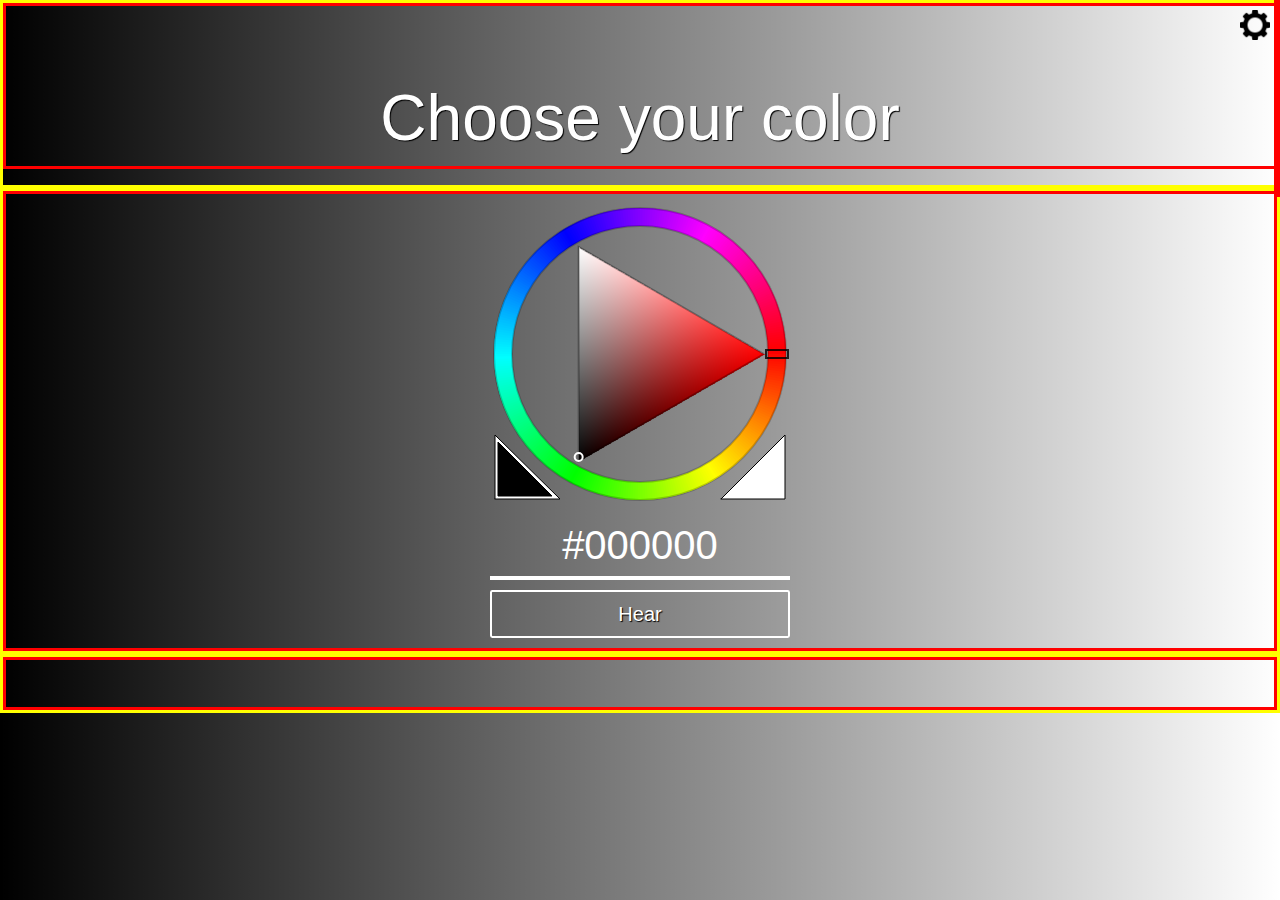
==== index.html @ ccc0e47e "first commit - added almost everything" ====
<!DOCTYPE html>
<html lang="en">
<head>
    <meta charset="UTF-8">
    <meta name="viewport" content="width=device-width, initial-scale=1.0">
    <link rel="icon" href="./data/icon.svg">
    <link rel="stylesheet" href="./css/style.css">
    <script type="module" src="./script/script.js" async></script>
    <title>Hear your Color</title>
</head>
<body>
    <img id="settings-icon" src="./data/settings_icon.png" alt="Settings">
    <div id="settings-menu" class="test-col">
        <section>
            <p id="settings-title">Settings</p>
        </section>
        <section>
            <p>Voice</p>
            <select id="voice-list" class="custom-select custom-select-sm"></select>
        </section>
        <section>
            <p>Volume</p>
            <input type="range" id="volume-range" class="custom-range" min="0" max="10" value="5">
        </section>
    </div>
    <div class="test-row row no-gutters">
        <p id="header-text" class="test-col col-sm auto-color">Choose your color</p>
    </div>
    <div class="test-row row no-gutters justify-content-center">
        <div id="main-menu" class="test-col col">
            <canvas id="picker"></canvas>
            <input id="output-hex-text" class="auto-color"></input>
            <a id="hear-button">Hear</a>
        </div>
    </div>
    <div class="test-row row no-gutters justify-content-center">
        <div class="test-col col">
            <p id="output-name-text"></p>
        </div>
    </div>
    <script>
        if (window.location.protocol == "file:") {
            console.log("Error: Page is loaded from local file system.\n"
             + "Please run the page from a Http\\s server!");
        }
    </script>
</body>
</html>
---- css/style.css ----
@import url("./animations.css");
@import url("./../bootstrap/css/bootstrap.css");

body {
    background: url("./../data/background.png") no-repeat center center fixed,
    linear-gradient(to right, rgba(255,255,255,0), rgba(255,255,255,1));
    background-size: cover;
    -webkit-background-size: cover;
    -moz-background-size: cover;
    -o-background-size: cover;
    position: relative;
}

p, a { 
    font-family:'Roboto',sans-serif;
    text-align: center;
    text-shadow: 1px 1px 1px #000000;
}

#header-text {
    font-size: 5vmax;
    padding: 5% 0 0 0;
}

#main-menu {
    padding: 10px;
}

#settings-menu {
    position: absolute;
    right: 0px;
    background-color: #00000050;
    box-shadow: 0px 10px 13px -7px #000000, 13px 9px 9px 0px rgba(0,0,0,0);
    z-index: 1;
    overflow: hidden;
    width: 0px;
}

#settings-menu *{
    margin: 5px;
    padding: 0 5% 0 5%;
    max-width: 60vmin;
}

#hear-button {
    display: block;
    margin-left: auto;
    margin-right: auto;
    width: 300px;
    padding: 0.35em 1.2em;
    border: 0.1em solid #FFFFFF;
    border-radius: 0.12em;
    font-weight: 300;
    font-size: 20px;
    color: #FFFFFF;
    transition: all 0.2s;
}

#hear-button:hover {
    color:#000000;
    background-color:#FFFFFF;
    cursor: pointer;
}

#picker {
    display: block;
    margin-left: auto;
    margin-right: auto;
}

#output-hex-text {
    font-size: 40px;
    display: block;
    margin-left: auto;
    margin-right: auto;
    width: 300px;
    background-color: transparent;
    border-left: none;
    border-top: none;
    border-right: none;
    border-bottom: 4px solid;
    text-align: center;
    margin-bottom: 10px;
    margin-top: 10px;
}

#output-name-text {
    margin-left: auto; 
    margin-right: auto; 
    padding: 2.5% 0 0 0;
    font-size: 45px;
    font-weight: bold;
    text-shadow: 4px 4px 4px #000000;
    cursor: pointer;
}

#settings-icon {
    height: 50px;
    width: 50px;
    padding: 10px;
    cursor: pointer;
    right: 0;
    z-index: 2;
    position: absolute;
}

#settings-icon:hover {
    opacity: 50%;
}

#settings-title {
    font-size: 25px;
}


@media screen and (max-width: 700px) {
    #settings-menu {
      left: 0px;
      width: auto;
      height: 0px;
      display: block;
      position: relative;
    }

    #settings-menu * {
        display: block;
        margin-left: auto;
        margin-right: auto;
    }
}

/* USE THIS FOR DEBUGING */

.test-row {
    border-width: 3px;
    border-style: solid;
    border-color: yellow;
}


.test-col {
    border-width: 3px;
    border-style: solid;
    border-color: red;
}
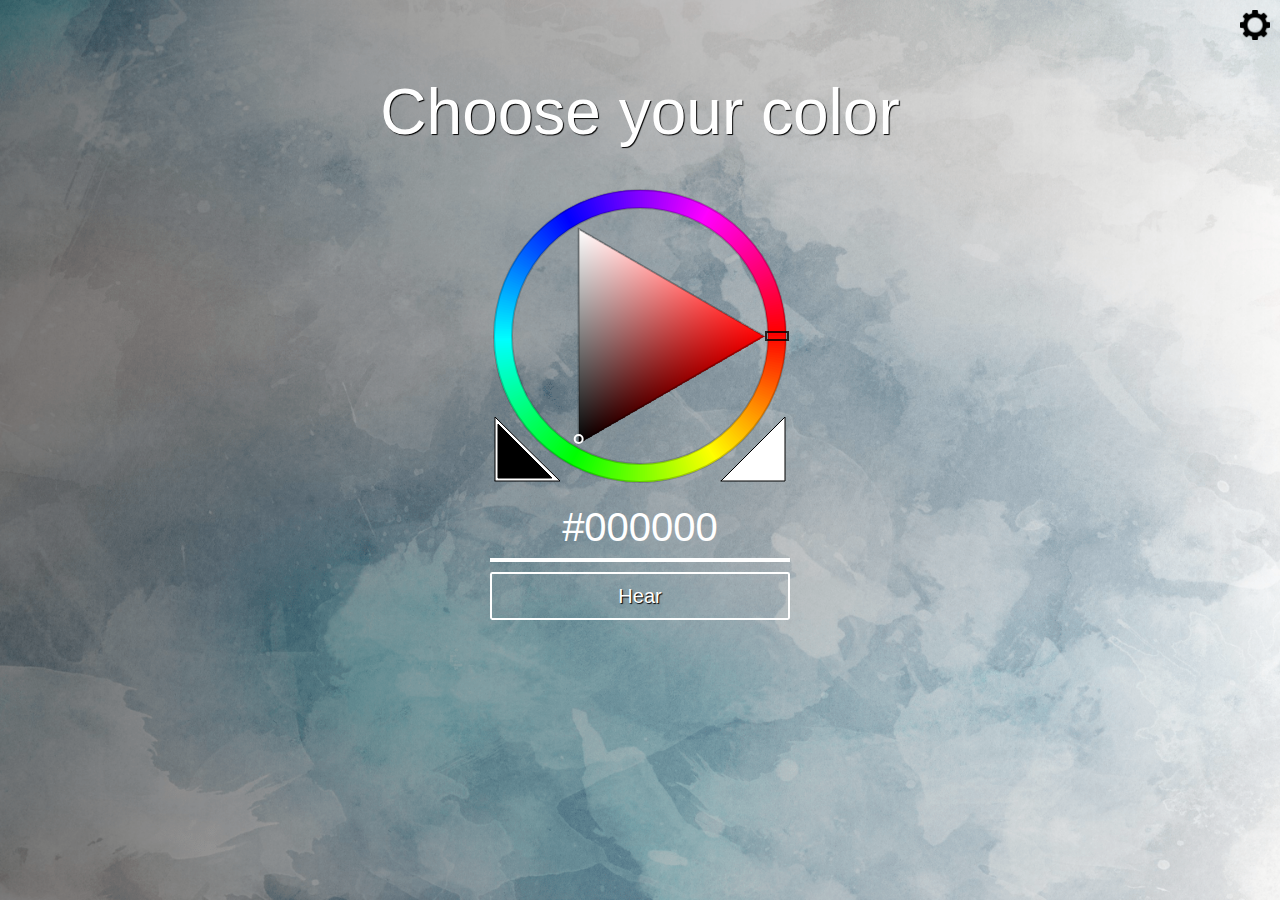
==== commit d223ad43: "added better documentation of the functions" ====
--- a/index.html
+++ b/index.html
@@ -3,13 +3,13 @@
 <head>
     <meta charset="UTF-8">
     <meta name="viewport" content="width=device-width, initial-scale=1.0">
-    <link rel="icon" href="./data/icon.svg">
+    <link rel="icon" href="./data/images/icon.svg">
     <link rel="stylesheet" href="./css/style.css">
     <script type="module" src="./script/script.js" async></script>
     <title>Hear your Color</title>
 </head>
 <body>
-    <img id="settings-icon" src="./data/settings_icon.png" alt="Settings">
+    <img id="settings-icon" alt="Settings">
     <div id="settings-menu" class="test-col">
         <section>
             <p id="settings-title">Settings</p>
@@ -38,11 +38,5 @@
             <p id="output-name-text"></p>
         </div>
     </div>
-    <script>
-        if (window.location.protocol == "file:") {
-            console.log("Error: Page is loaded from local file system.\n"
-             + "Please run the page from a Http\\s server!");
-        }
-    </script>
 </body>
 </html>--- a/css/style.css
+++ b/css/style.css
@@ -2,7 +2,7 @@
 @import url("./../bootstrap/css/bootstrap.css");
 
 body {
-    background: url("./../data/background.png") no-repeat center center fixed,
+    background: url("./../data/images/background.png") no-repeat center center fixed,
     linear-gradient(to right, rgba(255,255,255,0), rgba(255,255,255,1));
     background-size: cover;
     -webkit-background-size: cover;
@@ -95,6 +95,7 @@
 }
 
 #settings-icon {
+    content: url("./../data/images/settings_icon.png");
     height: 50px;
     width: 50px;
     padding: 10px;
@@ -131,7 +132,7 @@
 
 /* USE THIS FOR DEBUGING */
 
-.test-row {
+/* .test-row {
     border-width: 3px;
     border-style: solid;
     border-color: yellow;
@@ -142,4 +143,4 @@
     border-width: 3px;
     border-style: solid;
     border-color: red;
-}+} */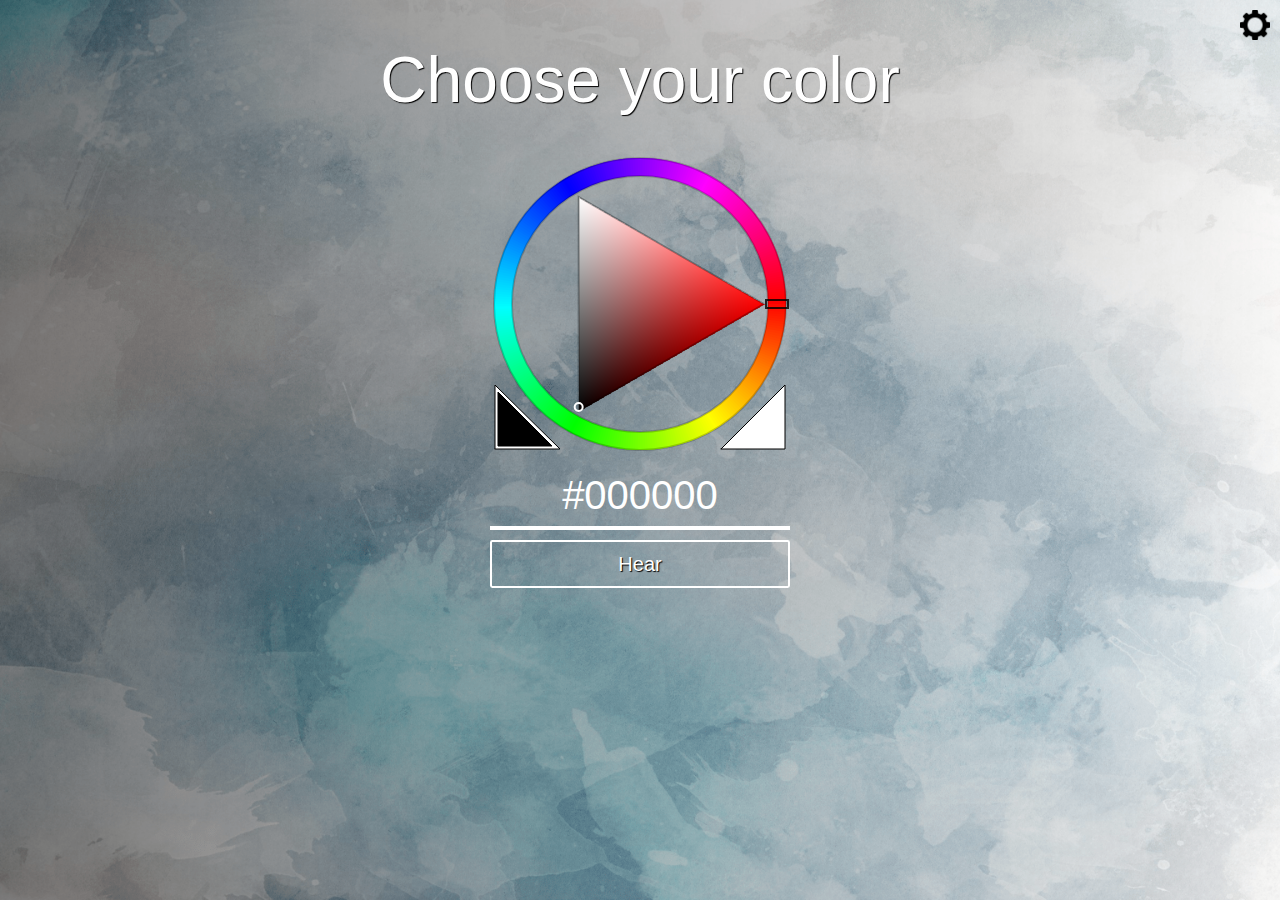
==== commit af099a9d: "optimized" ====
--- a/index.html
+++ b/index.html
@@ -6,37 +6,46 @@
     <link rel="icon" href="./data/images/icon.svg">
     <link rel="stylesheet" href="./css/style.css">
     <script type="module" src="./script/script.js" async></script>
-    <title>Hear your Color</title>
+    <title>Hear that Color</title>
 </head>
 <body>
-    <img id="settings-icon" alt="Settings">
-    <div id="settings-menu" class="test-col">
-        <section>
-            <p id="settings-title">Settings</p>
+    <aside id="settings">
+        <img id="settings-icon" alt="Settings">
+        <div id="settings-menu" class="test-col">
+            <section>
+                <p id="settings-title">Settings</p>
+            </section>
+            <section>
+                <p>Voice</p>
+                <select id="voice-list" class="custom-select custom-select-sm"></select>
+            </section>
+            <section>
+                <p>Volume</p>
+                <input type="range" id="volume-range" class="custom-range" min="0" max="10" value="5">
+            </section>
+        </div>
+    </aside>
+    <header class="row no-gutters test-row">
+        <p id="header-text" class="col-sm auto-color test-col">Choose your color</p>
+    </header>
+    <main id="main-content">
+        <section class="row no-gutters justify-content-center test-row">
+            <div id="main-menu" class="col test-col">
+                <canvas id="picker"></canvas>
+                <input id="output-hex-text" class="auto-color"></input>
+                <a id="hear-button">Hear</a>
+            </div>
         </section>
-        <section>
-            <p>Voice</p>
-            <select id="voice-list" class="custom-select custom-select-sm"></select>
+        <section class="row no-gutters justify-content-center test-row ">
+            <div class="col test-col">
+                <p id="output-name-text"></p>
+            </div>
         </section>
-        <section>
-            <p>Volume</p>
-            <input type="range" id="volume-range" class="custom-range" min="0" max="10" value="5">
+        <section id="" class="row no-gutters justify-content-center test-row">
+            <div class="col">
+
+            </div>
         </section>
-    </div>
-    <div class="test-row row no-gutters">
-        <p id="header-text" class="test-col col-sm auto-color">Choose your color</p>
-    </div>
-    <div class="test-row row no-gutters justify-content-center">
-        <div id="main-menu" class="test-col col">
-            <canvas id="picker"></canvas>
-            <input id="output-hex-text" class="auto-color"></input>
-            <a id="hear-button">Hear</a>
-        </div>
-    </div>
-    <div class="test-row row no-gutters justify-content-center">
-        <div class="test-col col">
-            <p id="output-name-text"></p>
-        </div>
-    </div>
+    </main>
 </body>
 </html>--- a/css/style.css
+++ b/css/style.css
@@ -17,9 +17,21 @@
     text-shadow: 1px 1px 1px #000000;
 }
 
+footer {
+    position: fixed;
+    left: 0;
+    bottom: 0;
+    width: 100%;
+    padding: 10px;
+    background-color: rgba(0, 0, 0, 0.404);
+    color: white;
+    text-align: center;
+    line-height: 1.5;
+}
+
 #header-text {
     font-size: 5vmax;
-    padding: 5% 0 0 0;
+    padding: 2.5% 0 0 0;
 }
 
 #main-menu {
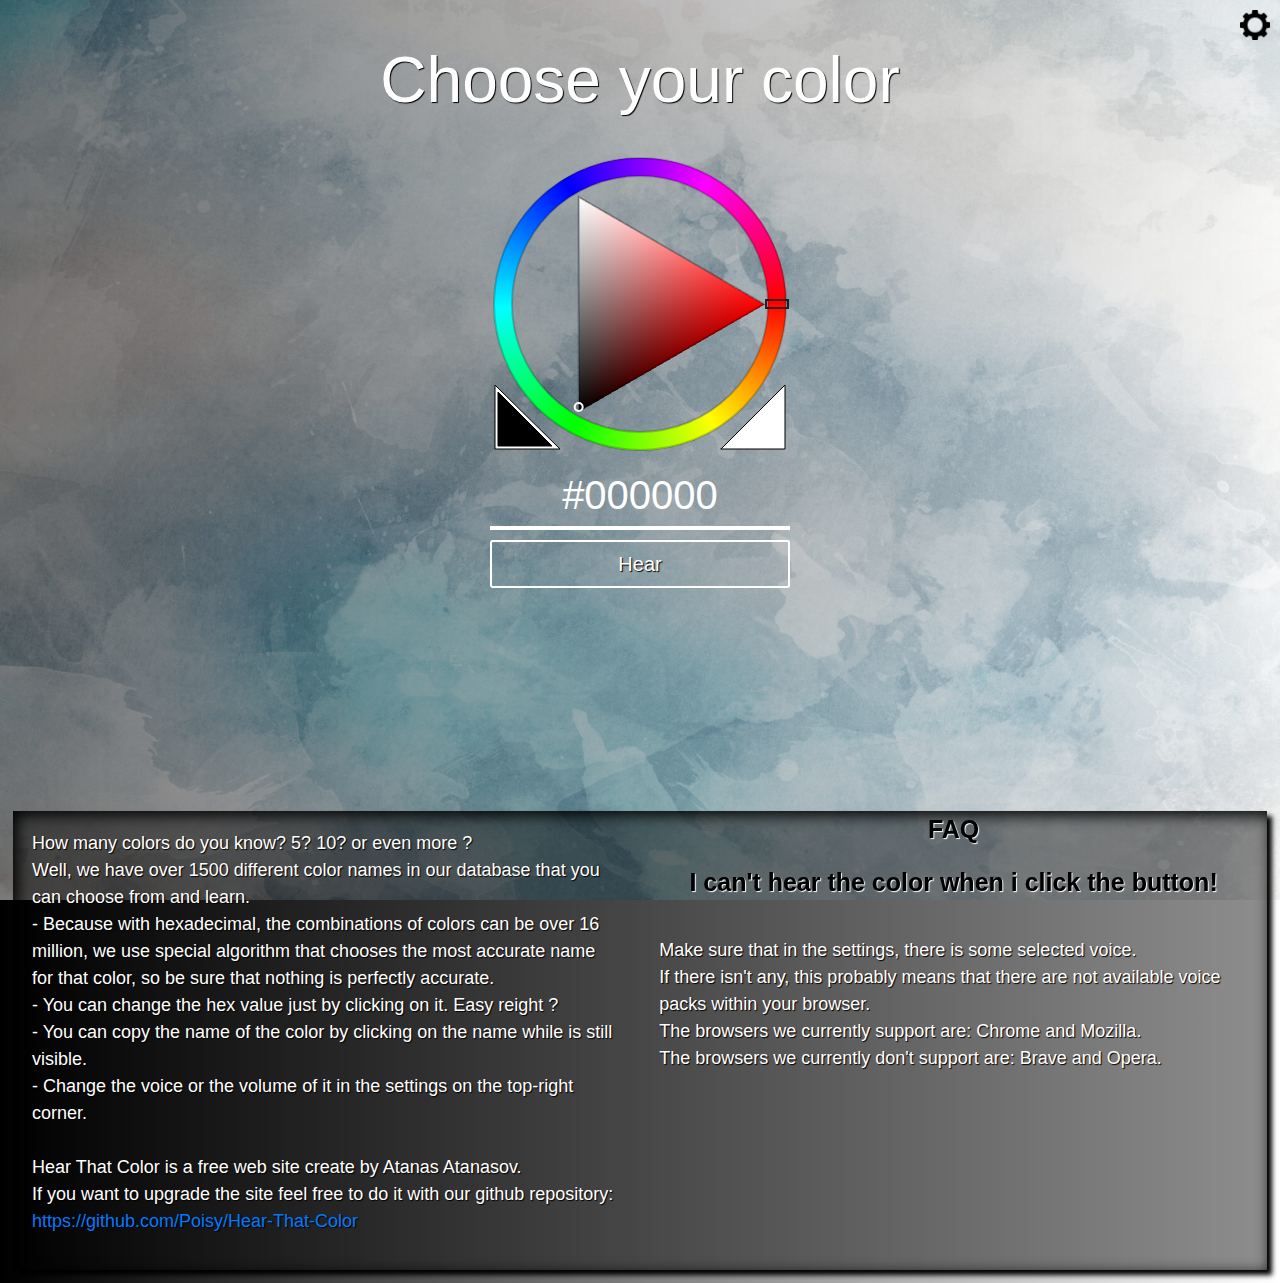
==== commit 05924d10: "added information section" ====
--- a/index.html
+++ b/index.html
@@ -41,9 +41,35 @@
                 <p id="output-name-text"></p>
             </div>
         </section>
-        <section id="" class="row no-gutters justify-content-center test-row">
-            <div class="col">
-
+        <section id="info-menu" class="row no-gutters justify-content-center test-row">
+            <div class="col test-col">
+                <p class="info-text auto-color">
+                    How many colors do you know? 5? 10? or even more ?<br> Well, we have over 1500 different color names
+                    in our database that you can choose from and learn.<br>
+                    - Because with hexadecimal, the combinations of colors can be over 16 million, we use special
+                    algorithm that chooses the most accurate name for that color, so be sure that nothing is perfectly accurate.<br>
+                    - You can change the hex value just by clicking on it. Easy reight ?<br>
+                    - You can copy the name of the color by clicking on the name while is still visible.<br>
+                    - Change the voice or the volume of it in the settings on the top-right corner.
+                    <br><br>
+                    Hear That Color is a free web site create by Atanas Atanasov.<br>
+                    If you want to upgrade the site feel free to do it with our github repository:<br>
+                    <a href="https://github.com/Poisy/Hear-That-Color" target="_blank">https://github.com/Poisy/Hear-That-Color</a>
+                </p>
+            </div>
+            <div id="col-breaker" class="w-100"></div>
+            <div class="col test-col">
+                <p class="info-question auto-color">FAQ</p>
+                <section>
+                    <p class="info-question auto-color">I can't hear the color when i click the button!</p>
+                    <p class="info-text auto-color">
+                        Make sure that in the settings, there is some selected voice.<br>
+                        If there isn't any, this probably means that there are not available voice packs within
+                        your browser.<br>
+                        The browsers we currently support are: Chrome and Mozilla.<br>
+                        The browsers we currently don't support are: Brave and Opera.<br>
+                    </p>
+                </section>
             </div>
         </section>
     </main>
--- a/css/style.css
+++ b/css/style.css
@@ -97,9 +97,8 @@
 }
 
 #output-name-text {
-    margin-left: auto; 
-    margin-right: auto; 
-    padding: 2.5% 0 0 0;
+    height: 100px;
+    margin: 50px;
     font-size: 45px;
     font-weight: bold;
     text-shadow: 4px 4px 4px #000000;
@@ -125,6 +124,28 @@
     font-size: 25px;
 }
 
+#info-menu {
+    background-color: rgba(0, 0, 0, 0.438);
+    box-shadow: 5px 5px 5px 0px #000000, inset 4px 4px 15px 0px #000000, 5px 5px 15px 5px rgba(0,0,0,0);
+    margin: 1vmax;
+}
+
+.info-text {
+    color: #FFFFFF;
+    text-align: start;
+    padding: 1.5vmax;
+    font-size: large;
+}
+
+.info-question {
+    font-size: 25px;
+    font-weight: bold;
+    filter: invert(100%);
+}
+
+#col-breaker {
+    display: none;
+}
 
 @media screen and (max-width: 700px) {
     #settings-menu {
@@ -139,6 +160,10 @@
         display: block;
         margin-left: auto;
         margin-right: auto;
+    }
+
+    #col-breaker {
+        display: inline;
     }
 }
 
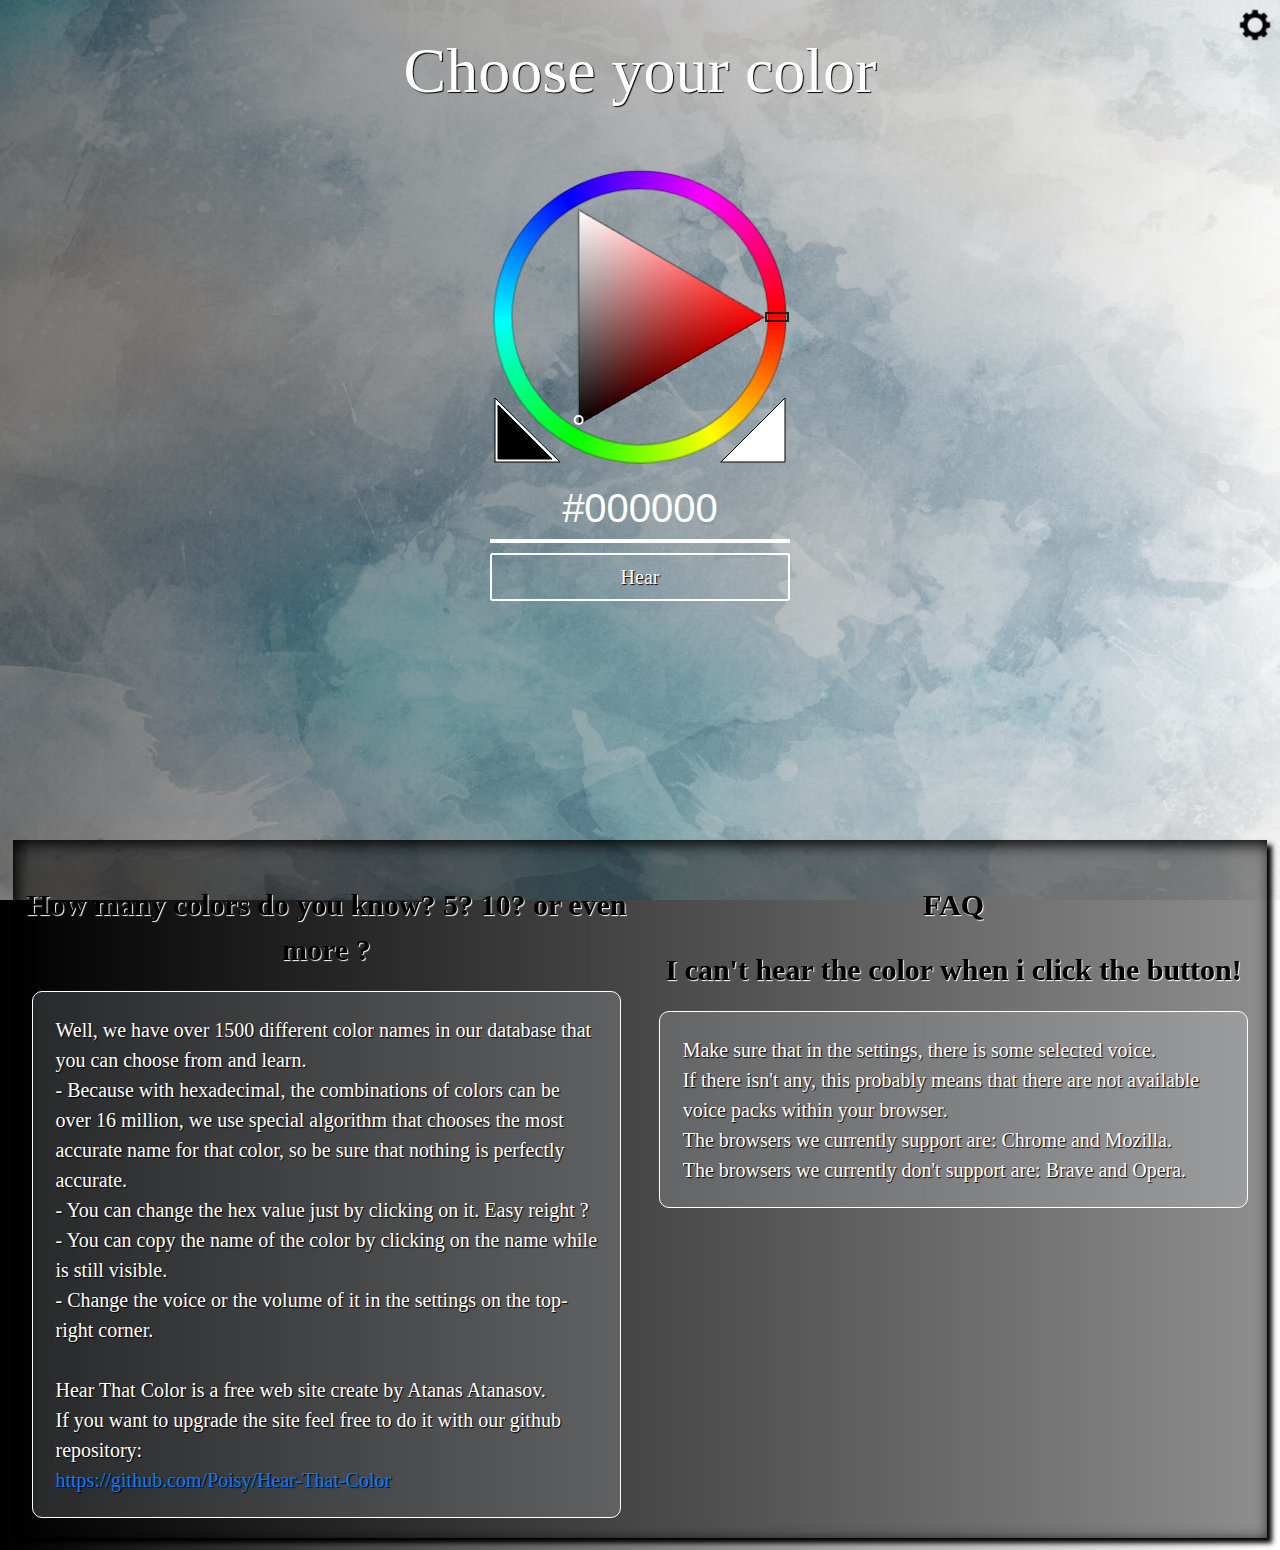
==== commit b0d3443c: "updated information section and styles" ====
--- a/index.html
+++ b/index.html
@@ -33,7 +33,7 @@
             <div id="main-menu" class="col test-col">
                 <canvas id="picker"></canvas>
                 <input id="output-hex-text" class="auto-color"></input>
-                <a id="hear-button">Hear</a>
+                <a id="hear-button" title="Be aware of high volume!">Hear</a>
             </div>
         </section>
         <section class="row no-gutters justify-content-center test-row ">
@@ -43,8 +43,9 @@
         </section>
         <section id="info-menu" class="row no-gutters justify-content-center test-row">
             <div class="col test-col">
+                <p class="info-menu-header auto-color">How many colors do you know? 5? 10? or even more ?</p>
                 <p class="info-text auto-color">
-                    How many colors do you know? 5? 10? or even more ?<br> Well, we have over 1500 different color names
+                    Well, we have over 1500 different color names
                     in our database that you can choose from and learn.<br>
                     - Because with hexadecimal, the combinations of colors can be over 16 million, we use special
                     algorithm that chooses the most accurate name for that color, so be sure that nothing is perfectly accurate.<br>
@@ -59,9 +60,9 @@
             </div>
             <div id="col-breaker" class="w-100"></div>
             <div class="col test-col">
-                <p class="info-question auto-color">FAQ</p>
+                <p class="info-menu-header auto-color">FAQ</p>
                 <section>
-                    <p class="info-question auto-color">I can't hear the color when i click the button!</p>
+                    <p class="info-menu-header auto-color">I can't hear the color when i click the button!</p>
                     <p class="info-text auto-color">
                         Make sure that in the settings, there is some selected voice.<br>
                         If there isn't any, this probably means that there are not available voice packs within
--- a/css/style.css
+++ b/css/style.css
@@ -12,7 +12,7 @@
 }
 
 p, a { 
-    font-family:'Roboto',sans-serif;
+    font-family: "Trebuchet MS";
     text-align: center;
     text-shadow: 1px 1px 1px #000000;
 }
@@ -30,8 +30,8 @@
 }
 
 #header-text {
+    padding: 2.5vmin;
     font-size: 5vmax;
-    padding: 2.5% 0 0 0;
 }
 
 #main-menu {
@@ -39,7 +39,7 @@
 }
 
 #settings-menu {
-    position: absolute;
+    position: fixed;
     right: 0px;
     background-color: #00000050;
     box-shadow: 0px 10px 13px -7px #000000, 13px 9px 9px 0px rgba(0,0,0,0);
@@ -96,13 +96,18 @@
     margin-top: 10px;
 }
 
+#output-hex-text:hover {
+    opacity: 75%;
+}
+
 #output-name-text {
-    height: 100px;
-    margin: 50px;
+    height: 200px;
     font-size: 45px;
     font-weight: bold;
     text-shadow: 4px 4px 4px #000000;
     cursor: pointer;
+    vertical-align: middle;
+    line-height: 150px; 
 }
 
 #settings-icon {
@@ -111,9 +116,9 @@
     width: 50px;
     padding: 10px;
     cursor: pointer;
+    z-index: 2;
+    position: fixed;
     right: 0;
-    z-index: 2;
-    position: absolute;
 }
 
 #settings-icon:hover {
@@ -128,19 +133,27 @@
     background-color: rgba(0, 0, 0, 0.438);
     box-shadow: 5px 5px 5px 0px #000000, inset 4px 4px 15px 0px #000000, 5px 5px 15px 5px rgba(0,0,0,0);
     margin: 1vmax;
+    padding-top: 2.5vmin;
+}
+
+.info-menu-header {
+    font-size: 30px;
+    font-weight: bolder;
+    filter: invert(100%);
+    margin: 10px;
+    padding: 10px 0 0 0;
 }
 
 .info-text {
     color: #FFFFFF;
     text-align: start;
-    padding: 1.5vmax;
-    font-size: large;
-}
-
-.info-question {
-    font-size: 25px;
-    font-weight: bold;
-    filter: invert(100%);
+    margin: 1.5vmax;
+    padding: 2.5vmin;
+    font-size: 20px;
+    background-color: rgba(240, 248, 255, 0.157); 
+    border-style: solid;   
+    border-radius: 10px;
+    border-width: 1px;
 }
 
 #col-breaker {
@@ -152,8 +165,7 @@
       left: 0px;
       width: auto;
       height: 0px;
-      display: block;
-      position: relative;
+      position: fixed;
     }
 
     #settings-menu * {
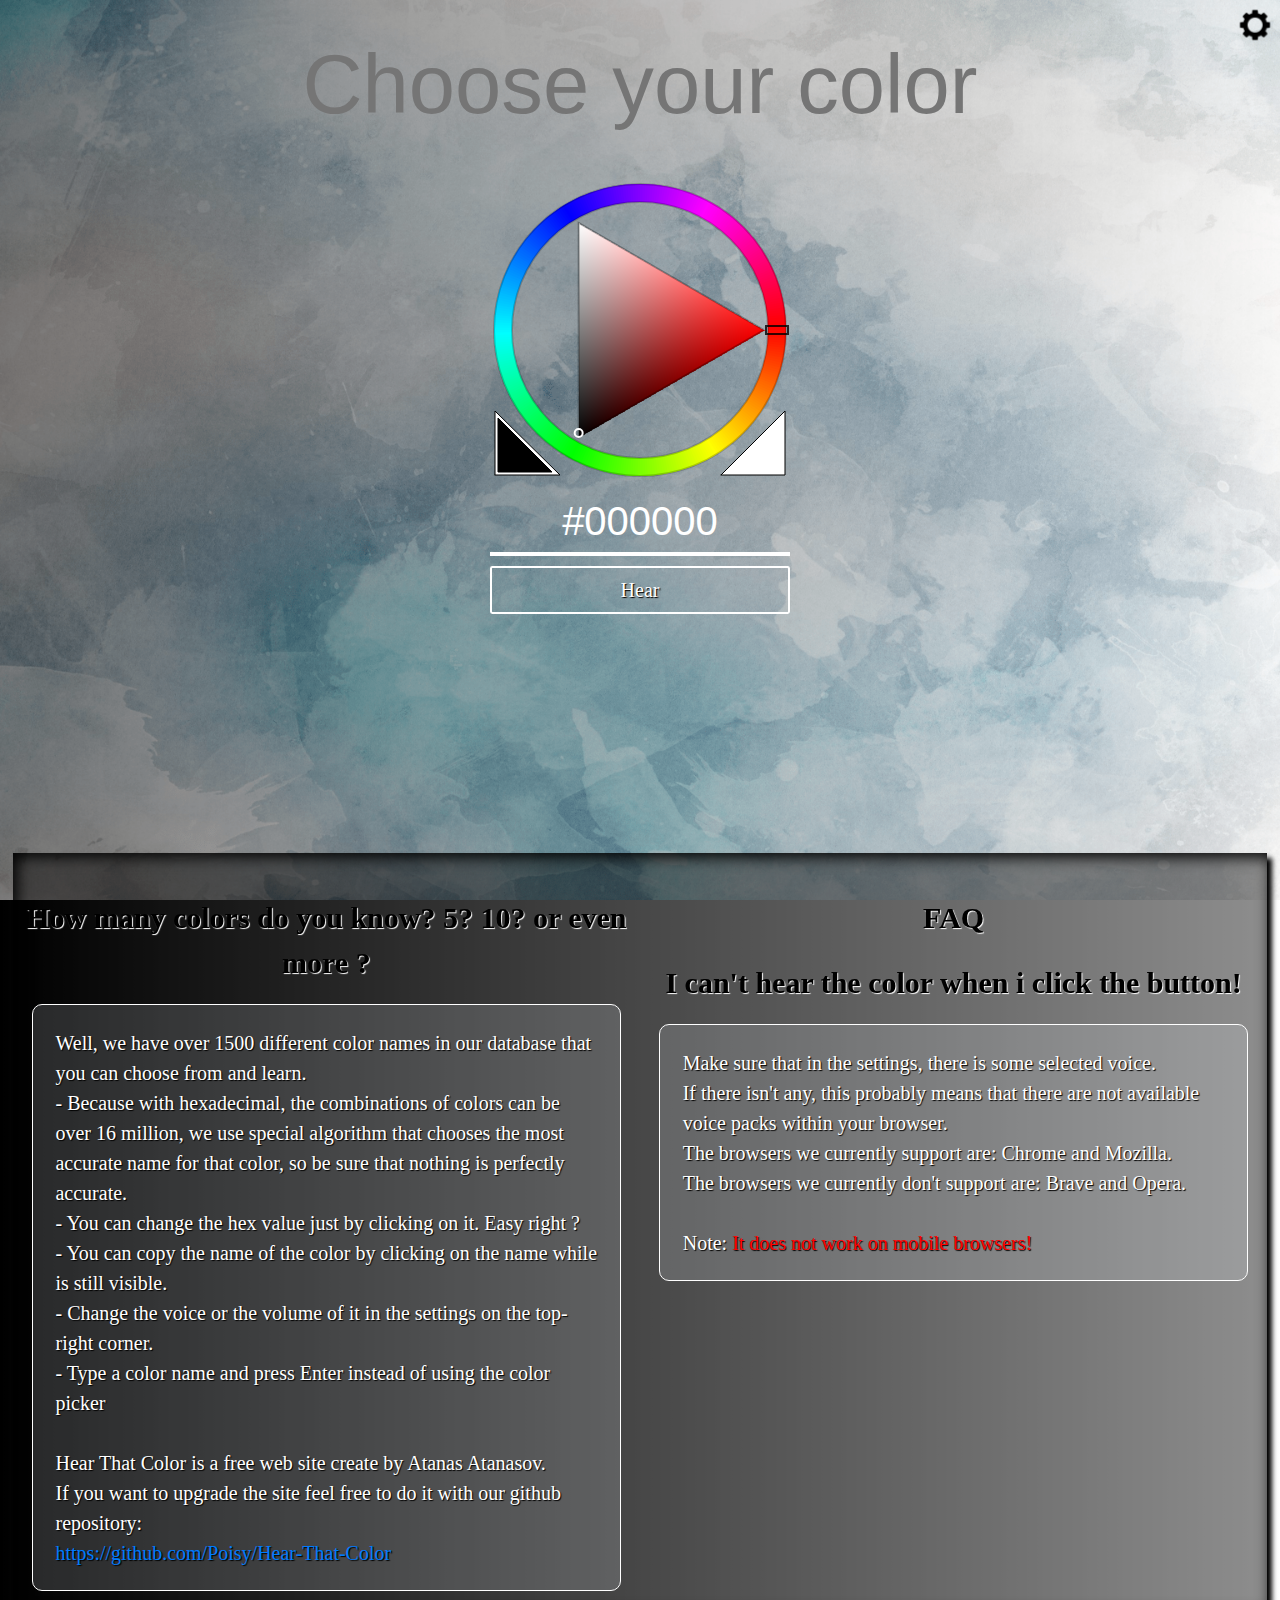
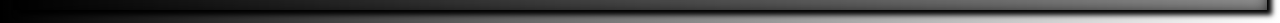
==== commit ed3a6f5a: "added typing the color name" ====
--- a/index.html
+++ b/index.html
@@ -26,7 +26,7 @@
         </div>
     </aside>
     <header class="row no-gutters test-row">
-        <p id="header-text" class="col-sm auto-color test-col">Choose your color</p>
+        <input id="header-text" class="col-sm auto-color test-col" placeholder="Choose your color" disabled></input>
     </header>
     <main id="main-content">
         <section class="row no-gutters justify-content-center test-row">
@@ -49,9 +49,10 @@
                     in our database that you can choose from and learn.<br>
                     - Because with hexadecimal, the combinations of colors can be over 16 million, we use special
                     algorithm that chooses the most accurate name for that color, so be sure that nothing is perfectly accurate.<br>
-                    - You can change the hex value just by clicking on it. Easy reight ?<br>
+                    - You can change the hex value just by clicking on it. Easy right ?<br>
                     - You can copy the name of the color by clicking on the name while is still visible.<br>
-                    - Change the voice or the volume of it in the settings on the top-right corner.
+                    - Change the voice or the volume of it in the settings on the top-right corner.<br>
+                    - Type a color name and press Enter instead of using the color picker
                     <br><br>
                     Hear That Color is a free web site create by Atanas Atanasov.<br>
                     If you want to upgrade the site feel free to do it with our github repository:<br>
@@ -68,7 +69,8 @@
                         If there isn't any, this probably means that there are not available voice packs within
                         your browser.<br>
                         The browsers we currently support are: Chrome and Mozilla.<br>
-                        The browsers we currently don't support are: Brave and Opera.<br>
+                        The browsers we currently don't support are: Brave and Opera.<br><br>
+                        Note: <span class="warning-text">It does not work on mobile browsers!</span><br>
                     </p>
                 </section>
             </div>
--- a/css/style.css
+++ b/css/style.css
@@ -31,7 +31,10 @@
 
 #header-text {
     padding: 2.5vmin;
-    font-size: 5vmax;
+    font-size: 6.5vmax;
+    background-color: transparent;
+    border-style: none;
+    text-align: center;
 }
 
 #main-menu {
@@ -160,6 +163,10 @@
     display: none;
 }
 
+.warning-text {
+    color: red;
+}
+
 @media screen and (max-width: 700px) {
     #settings-menu {
       left: 0px;
